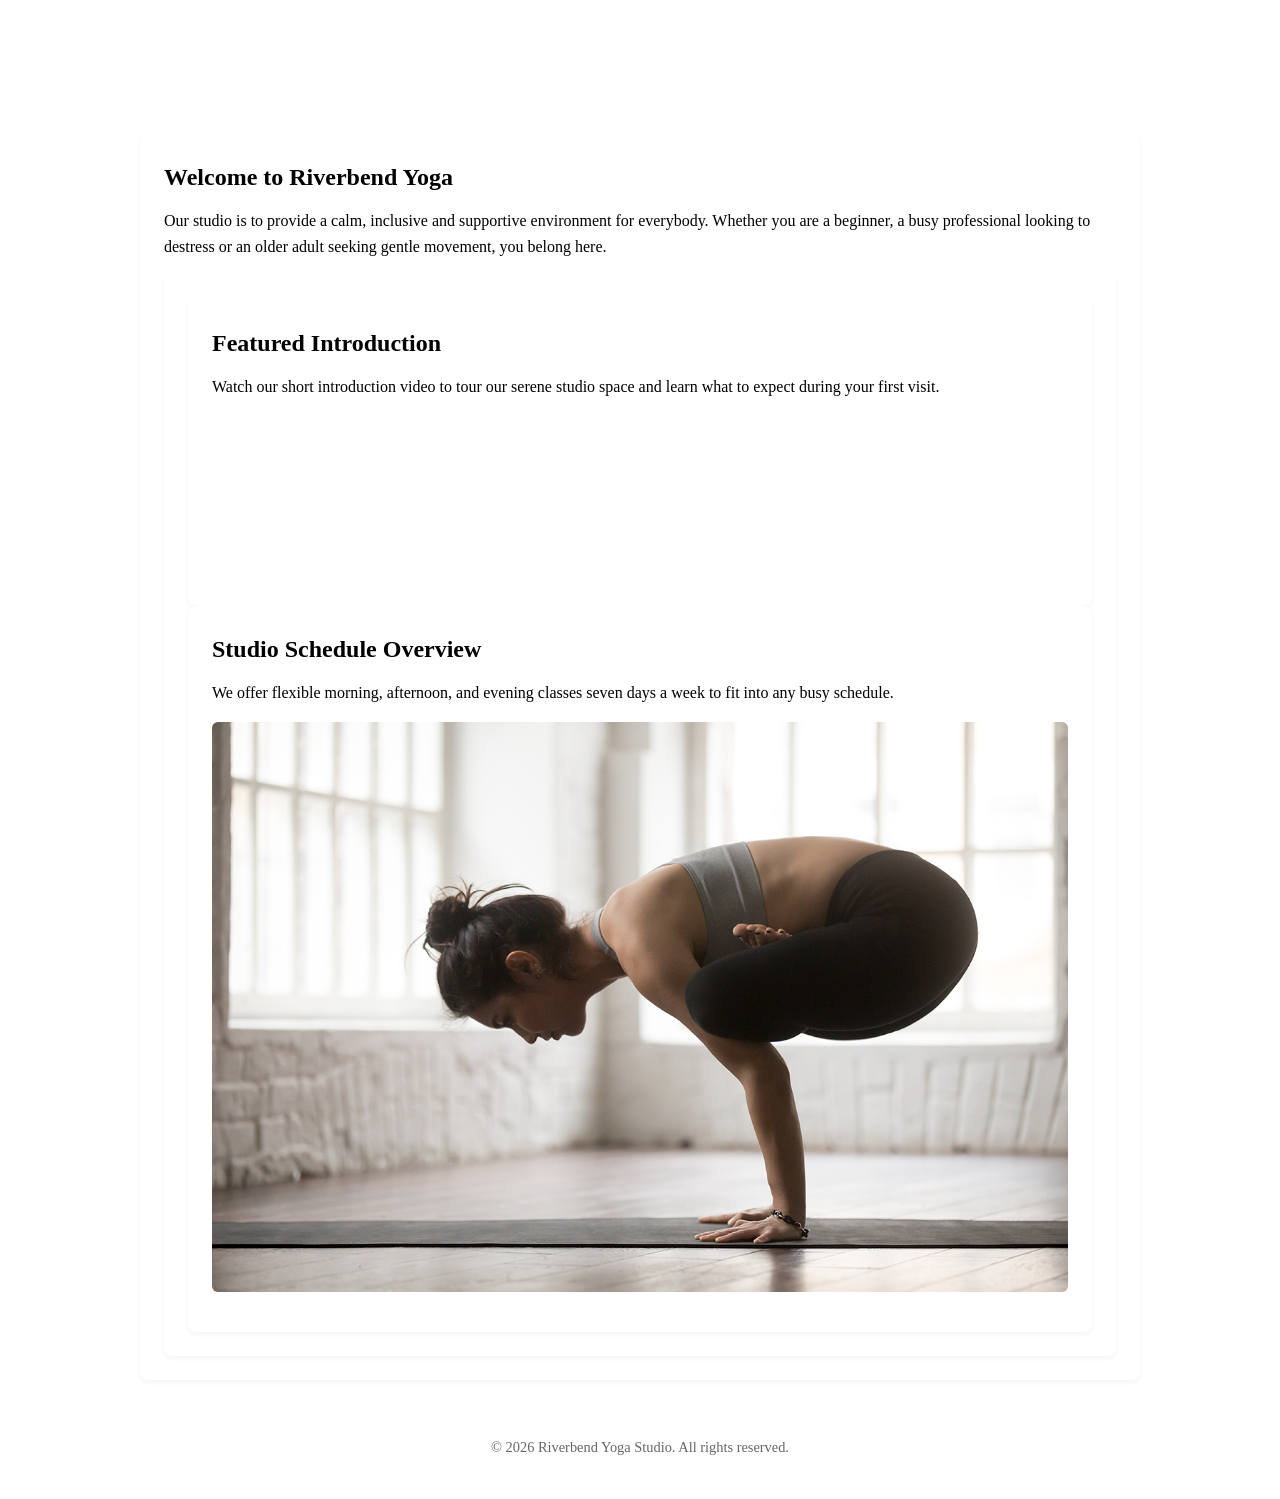
==== index.html @ 9cab436e "Fix typos in index.html for events and video source" ====
<!DOCTYPE html>
<html lang="en">
<head>
  <meta charset="UTF-8">
  <meta name="viewport" content="width=device-width, initial-scale=1.0">
  <title>Home | Riverbend Yoga Studio</title>
  <link rel="stylesheet" href="styles.css">
</head>
<body>
  <header>
    <h1>Riverbend Yoga Studio</h1>
    <nav>
      <ul>
        <li><a href="index.html">Home</a></li>
        <li><a href="about.html">About</a></li>
        <li><a href="services.html">Services</a></li>
        <li><a href="event.html">Events &amp; Workshops</a></li>
      </ul>
    </nav>
  </header>
  <main>
    <section>
      <h2>Welcome to Riverbend Yoga</h2>
      <p>Our studio is to provide a calm, inclusive and supportive environment for everybody. Whether you are a beginner, a busy professional looking to destress or an older adult seeking gentle movement, you belong here.</p>
    <section> 

    <section>
      <h2>Featured Introduction</h2>
     <p>Watch our short introduction video to tour our serene studio space and learn what to expect during your first visit.</p>
          <video controlswidth="100%">
        <source src="yoga-intro.mp4.mp4" type="video/mp4">
          </video>
    </section>

   <section>
<h2>Studio Schedule Overview</h2>
<p>We offer flexible morning, afternoon, and evening classes seven days a week to fit into any busy schedule.</p>
<picture>
<source media="(min-width: 768px)" srcset="yoga-feature-large_c.png">
<img src="yoga-feature-small_c.png" alt="A bright, sunlit yoga studio room set up with mats and blocks ready for a morning class.">
</picture>
</section>
      
</main>
<footer>
<p>&copy; 2026 Riverbend Yoga Studio. All rights reserved.</p>
</footer>
</body>
</html>
---- styles.css ----
CSS
/* ==========================================================================
   Global Reset & Color/Font Variables
   ========================================================================== */
:root {
  /* Color Palette (2-4 colors) */
  --bg-cream: #FFF8F0;
  --primary-brown: #6B3E26;
  --accent-peach: #D88C5A;
  --text-charcoal: #2F2A26;

  /* Typography (Max 2 font families) */
  --font-heading: 'Georgia', serif;
  --font-body: 'Segoe UI', Tahoma, Geneva, Verdana, sans-serif;
}

* {
  box-sizing: border-box;
  margin: 0;
  padding: 0;
}

body {
  background-color: var(--bg-cream);
  color: var(--text-charcoal);
  font-family: var(--font-body);
  font-size: 1rem;
  line-height: 1.6;
  padding: 1rem;
}

/* ==========================================================================
   Header & Navigation (Flexbox Layout)
   ========================================================================== */
header {
  background-color: var(--primary-brown);
  color: #ffffff;
  padding: 1.5rem 1rem;
  border-radius: 8px;
  margin-bottom: 1.5rem;
  display: flex;
  flex-direction: column;
  align-items: center;
  gap: 1rem;
}

header h1 {
  font-family: var(--font-heading);
  font-size: 1.8rem;
  text-align: center;
}

nav ul {
  list-style: none;
  display: flex;
  flex-wrap: wrap;
  justify-content: center;
  gap: 1rem;
}

nav a {
  color: #ffffff;
  text-decoration: none;
  font-weight: 600;
  padding: 0.4rem 0.8rem;
  border-radius: 4px;
  transition: background-color 0.2s ease;
}

nav a:hover,
nav a:focus {
  background-color: var(--accent-peach);
  outline: none;
}

/* ==========================================================================
   Main Content Layout
   ========================================================================== */
main {
  display: flex;
  flex-direction: column;
  gap: 1.5rem;
  max-width: 1000px;
  margin: 0 auto;
}

section {
  background-color: #ffffff;
  padding: 1.5rem;
  border-radius: 8px;
  border-left: 5px solid var(--accent-peach);
  box-shadow: 0 2px 5px rgba(0, 0, 0, 0.05);
}

h2, h3 {
  font-family: var(--font-heading);
  color: var(--primary-brown);
  margin-bottom: 0.75rem;
}

h2 {
  font-size: 1.5rem;
}

h3 {
  font-size: 1.25rem;
}

p {
  margin-bottom: 1rem;
}

p:last-child {
  margin-bottom: 0;
}

/* ==========================================================================
   Media Elements (Images, Video, Audio)
   ========================================================================== */
img, video, picture {
  max-width: 100%;
  height: auto;
  border-radius: 6px;
  display: block;
  margin: 1rem 0;
}

figure {
  margin: 1rem 0;
}

figcaption {
  font-style: italic;
  font-size: 0.9rem;
  color: #555555;
  margin-top: 0.4rem;
}

audio {
  width: 100%;
  margin-top: 0.75rem;
}

/* ==========================================================================
   Forms & Fieldsets
   ========================================================================== */
fieldset {
  border: 2px solid var(--accent-peach);
  border-radius: 8px;
  padding: 1.25rem;
  background-color: var(--bg-cream);
}

legend {
  font-family: var(--font-heading);
  font-weight: bold;
  color: var(--primary-brown);
  padding: 0 0.5rem;
  font-size: 1.1rem;
}

form p {
  display: flex;
  flex-direction: column;
  gap: 0.3rem;
  margin-bottom: 1rem;
}

label {
  font-weight: 600;
  color: var(--text-charcoal);
}

input, select, textarea {
  padding: 0.6rem;
  border: 1px solid #ccc;
  border-radius: 4px;
  font-family: var(--font-body);
  font-size: 0.95rem;
  width: 100%;
}

input:focus, select:focus, textarea:focus {
  outline: 2px solid var(--accent-peach);
  border-color: transparent;
}

button[type="submit"] {
  background-color: var(--primary-brown);
  color: #ffffff;
  font-size: 1rem;
  font-weight: bold;
  padding: 0.75rem 1.5rem;
  border: none;
  border-radius: 4px;
  cursor: pointer;
  transition: background-color 0.2s ease;
  width: 100%;
}

button[type="submit"]:hover {
  background-color: var(--accent-peach);
}

/* ==========================================================================
   Footer
   ========================================================================== */
footer {
  text-align: center;
  padding: 1.5rem;
  margin-top: 2rem;
  color: #666666;
  font-size: 0.9rem;
}

/* ==========================================================================
   Responsive Media Query (Desktop View - min-width: 768px)
   ========================================================================== */
@media (min-width: 768px) {
  header {
    flex-direction: row;
    justify-content: space-between;
    padding: 1.5rem 2rem;
  }

  header h1 {
    text-align: left;
  }

  nav ul {
    gap: 1.5rem;
  }

  button[type="submit"] {
    width: auto;
  }
}
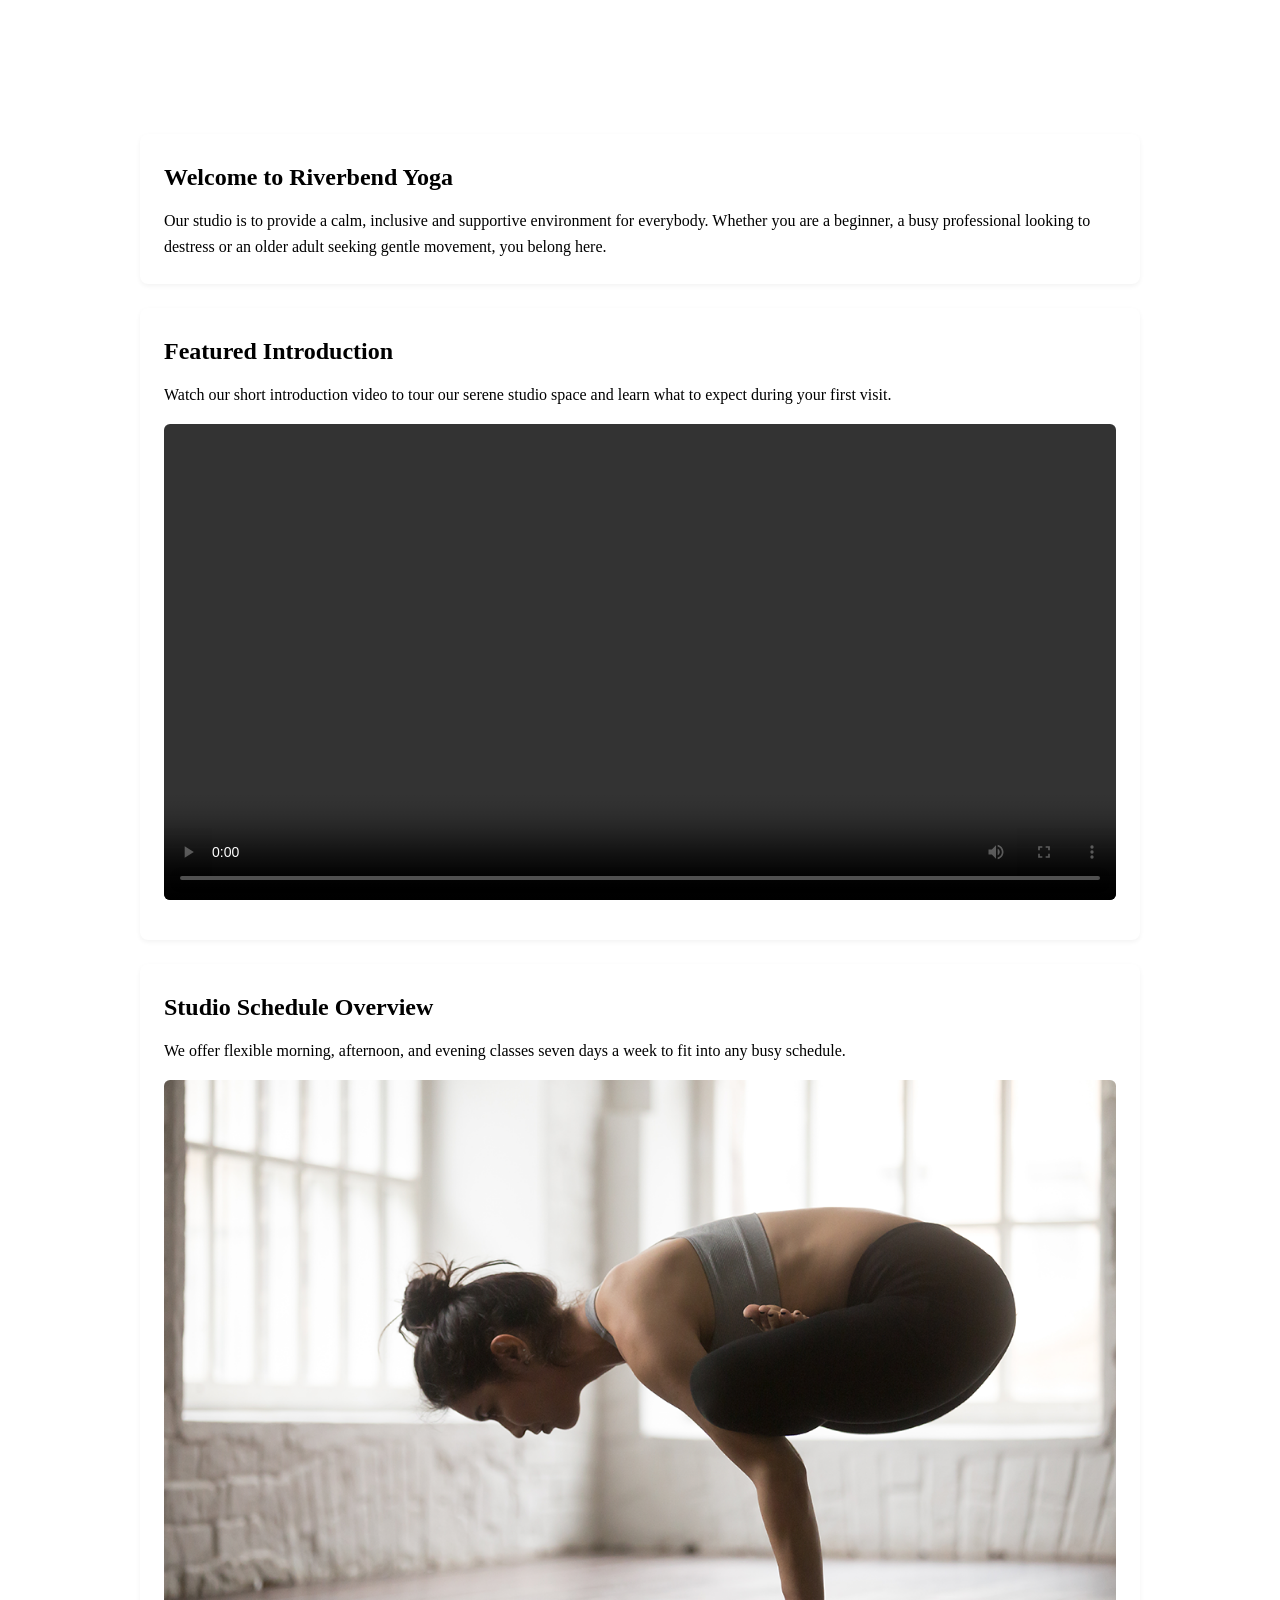
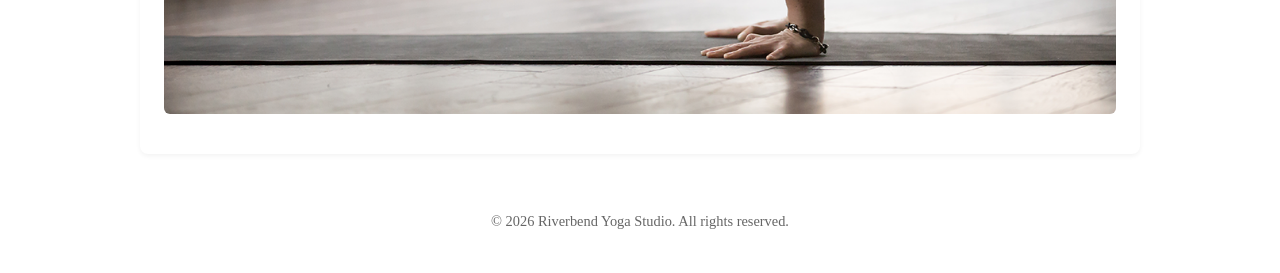
==== commit 1cae293b: "Update index.html" ====
--- a/index.html
+++ b/index.html
@@ -22,12 +22,12 @@
     <section>
       <h2>Welcome to Riverbend Yoga</h2>
       <p>Our studio is to provide a calm, inclusive and supportive environment for everybody. Whether you are a beginner, a busy professional looking to destress or an older adult seeking gentle movement, you belong here.</p>
-    <section> 
+    </section> 
 
     <section>
       <h2>Featured Introduction</h2>
      <p>Watch our short introduction video to tour our serene studio space and learn what to expect during your first visit.</p>
-          <video controlswidth="100%">
+          <video controls width="100%">.
         <source src="yoga-intro.mp4.mp4" type="video/mp4">
           </video>
     </section>
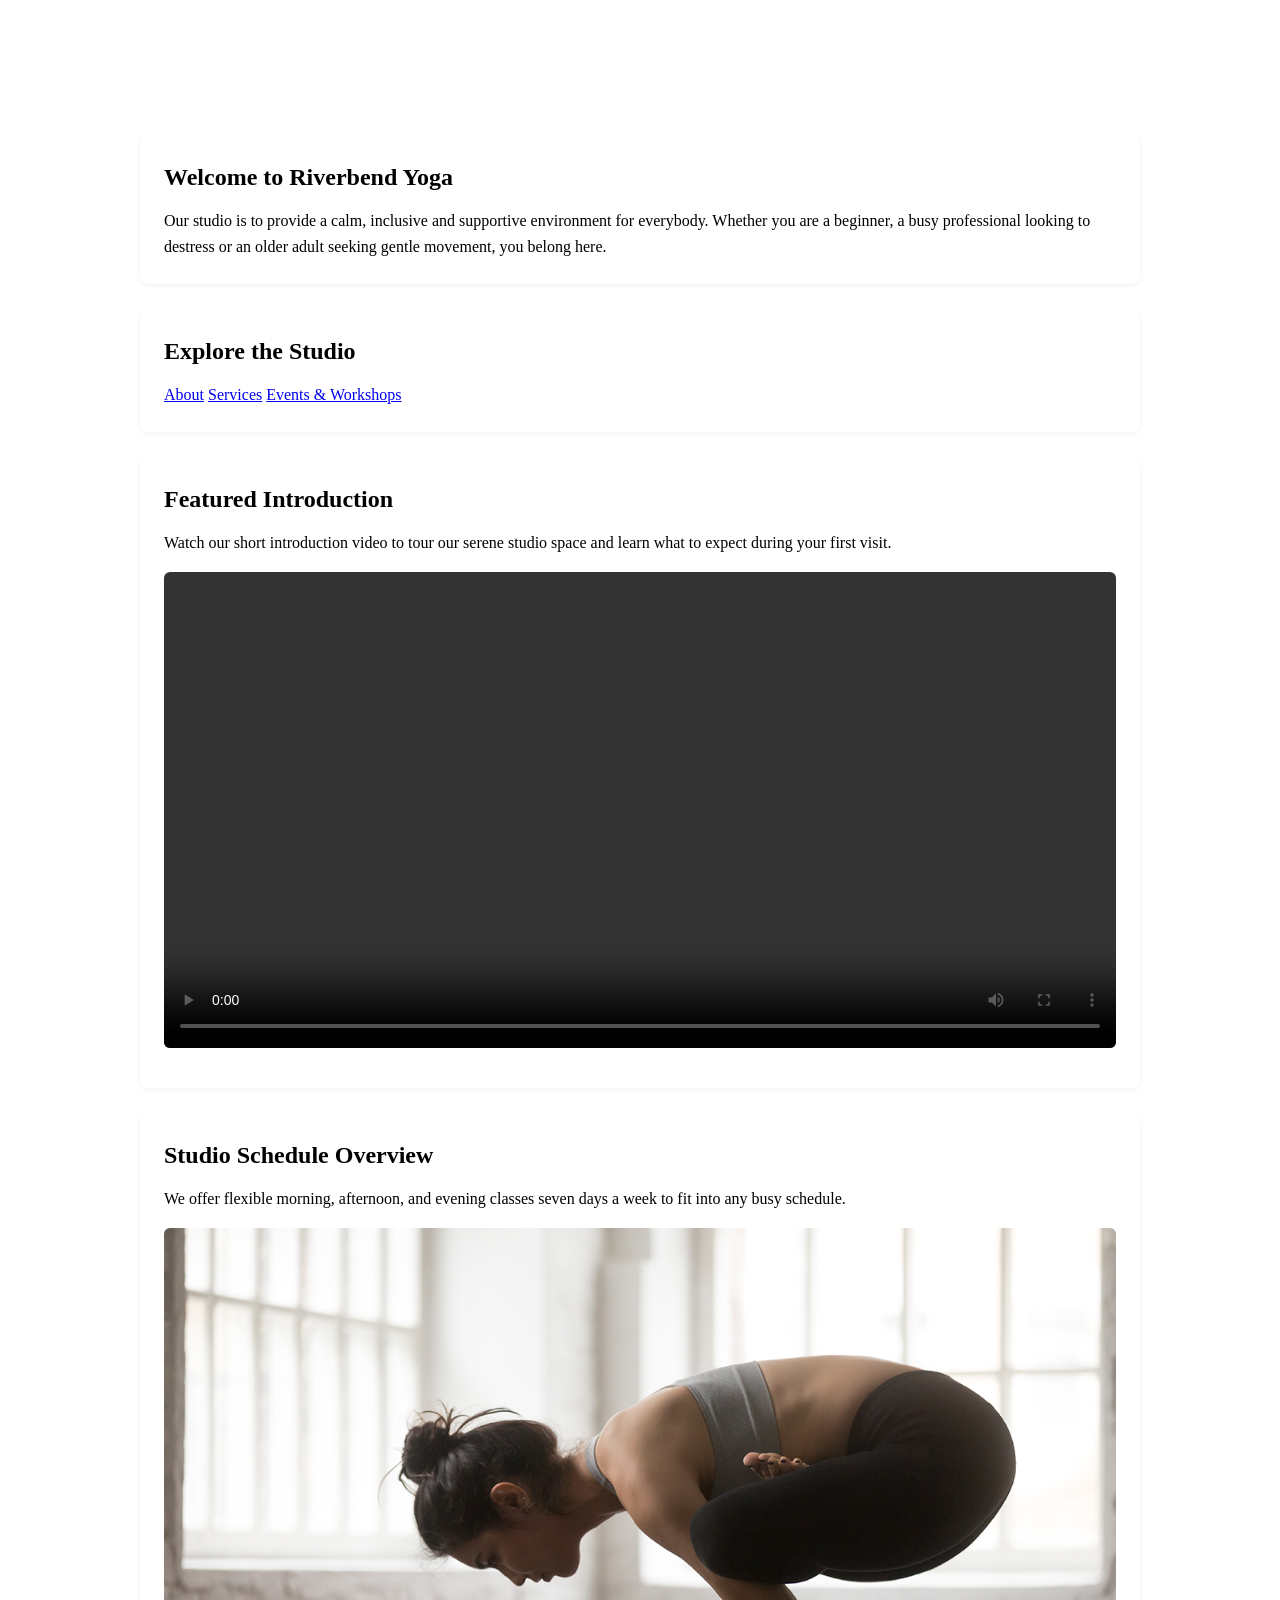
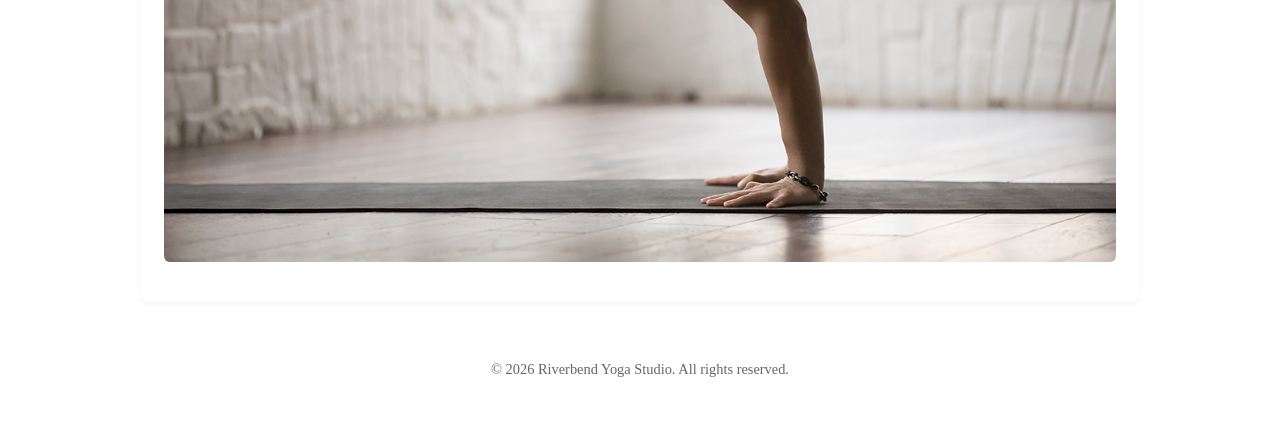
==== commit 4682d846: "Add quick links section to index.html" ====
--- a/index.html
+++ b/index.html
@@ -25,9 +25,18 @@
     </section> 
 
     <section>
+  <h2>Explore the Studio</h2>
+  <div class="quick-links">
+    <a href="about.html">About</a>
+    <a href="services.html">Services</a>
+    <a href="event.html">Events & Workshops</a>
+  </div>
+</section>
+
+    <section>
       <h2>Featured Introduction</h2>
      <p>Watch our short introduction video to tour our serene studio space and learn what to expect during your first visit.</p>
-          <video controls width="100%">.
+          <video controls width="100%">
         <source src="yoga-intro.mp4.mp4" type="video/mp4">
           </video>
     </section>
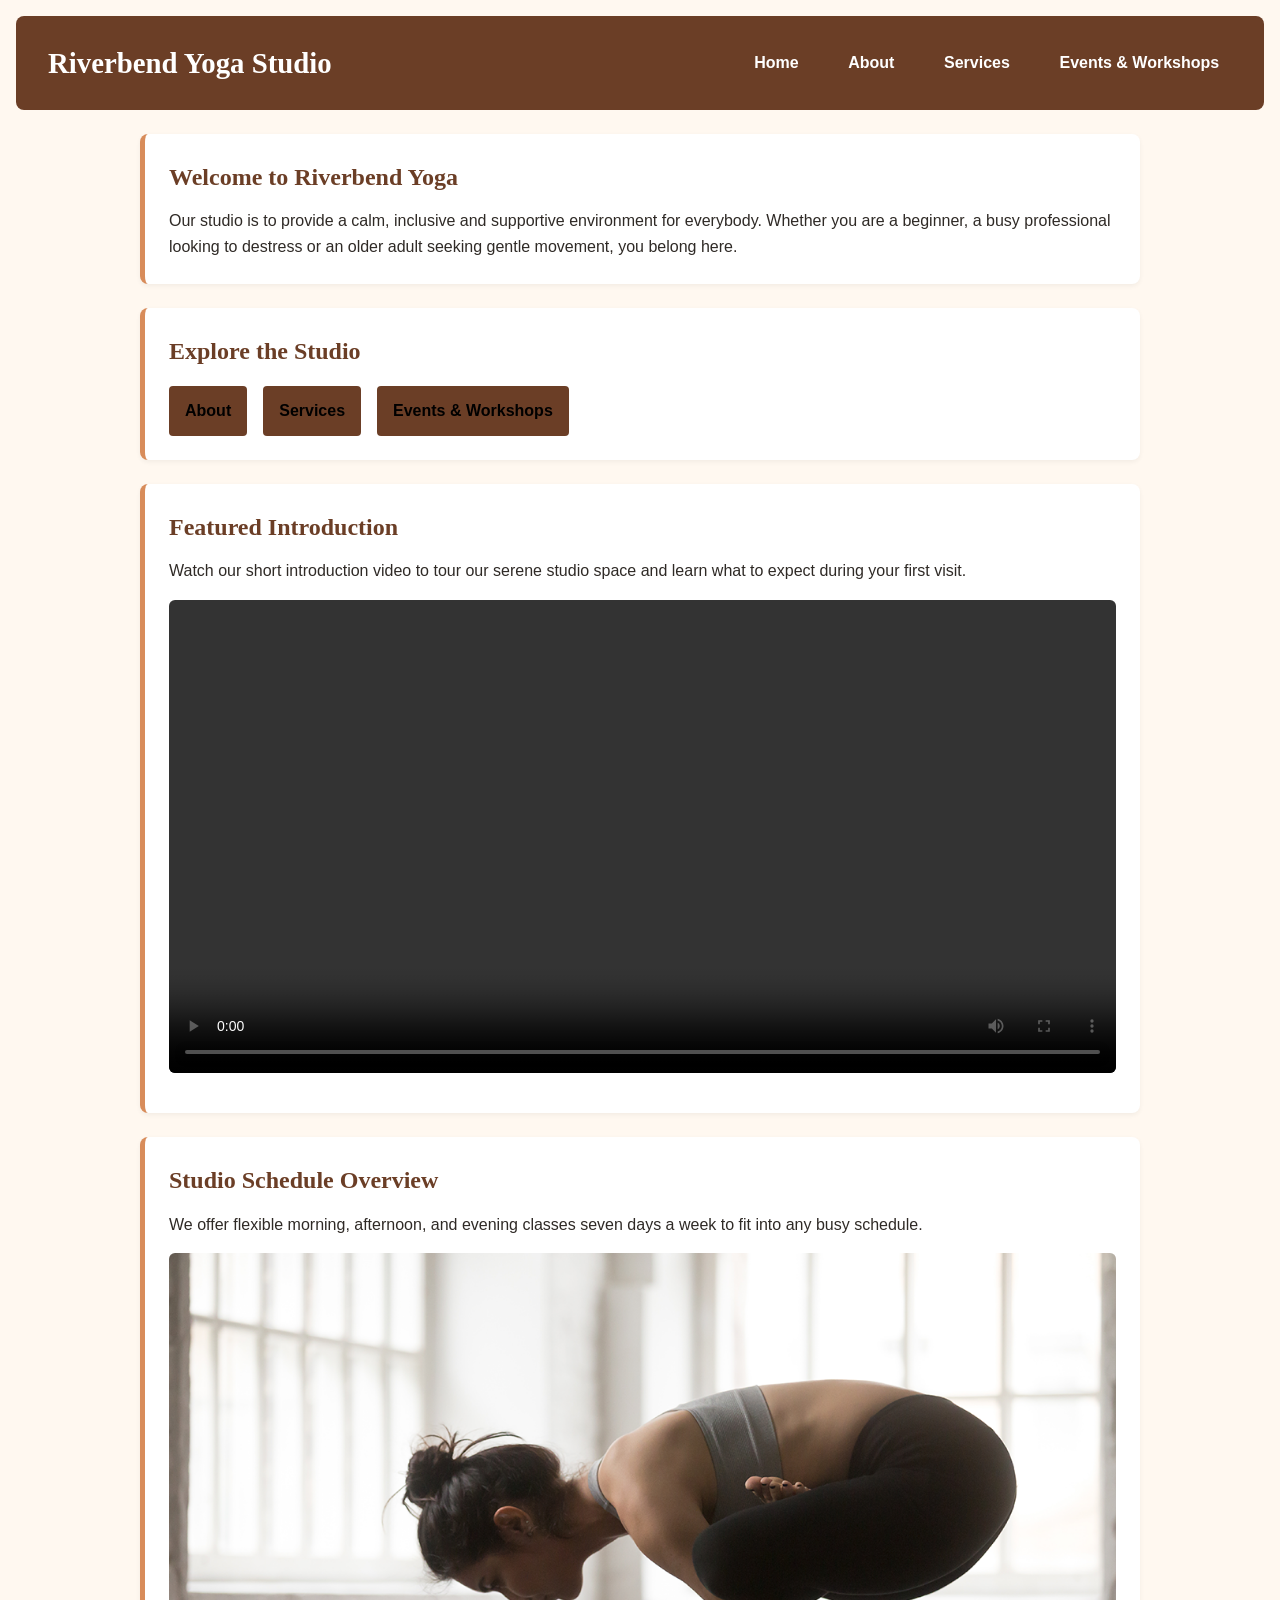
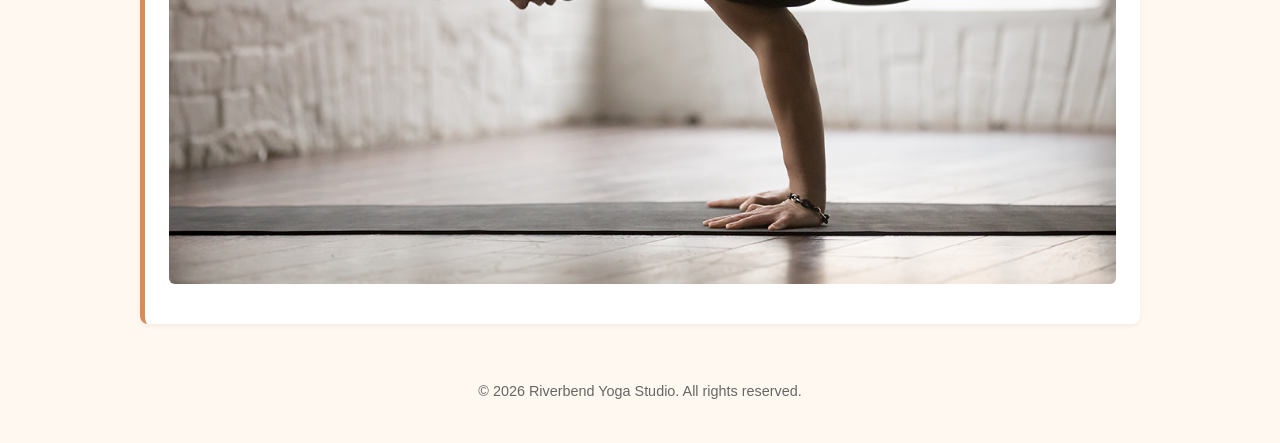
==== commit 84073872: "Fix video source filename in index.html" ====
--- a/index.html
+++ b/index.html
@@ -37,7 +37,7 @@
       <h2>Featured Introduction</h2>
      <p>Watch our short introduction video to tour our serene studio space and learn what to expect during your first visit.</p>
           <video controls width="100%">
-        <source src="yoga-intro.mp4.mp4" type="video/mp4">
+        <source src="yoga-intro.mp4" type="video/mp4">
           </video>
     </section>
 
--- a/styles.css
+++ b/styles.css
@@ -1,4 +1,3 @@
-CSS
 /* ==========================================================================
    Global Reset & Color/Font Variables
    ========================================================================== */
@@ -73,6 +72,29 @@
   outline: none;
 }
 
+.quick-links {
+  display: flex;
+  flex-wrap: wrap;
+  gap: 1rem;
+  margin-top: 1rem;
+}
+
+.quick-links a {
+  background-color: var(--primary-brown);
+  color: #000000;
+  text-decoration: none;
+  padding: 0.75rem 1rem;
+  border-radius: 4px;
+  font-weight: 600;
+  transition: background-color 0.2s ease;
+}
+
+.quick-links a:hover,
+.quick-links a:focus {
+  background-color: var(--accent-peach);
+  outline: none;
+}
+
 /* ==========================================================================
    Main Content Layout
    ========================================================================== */
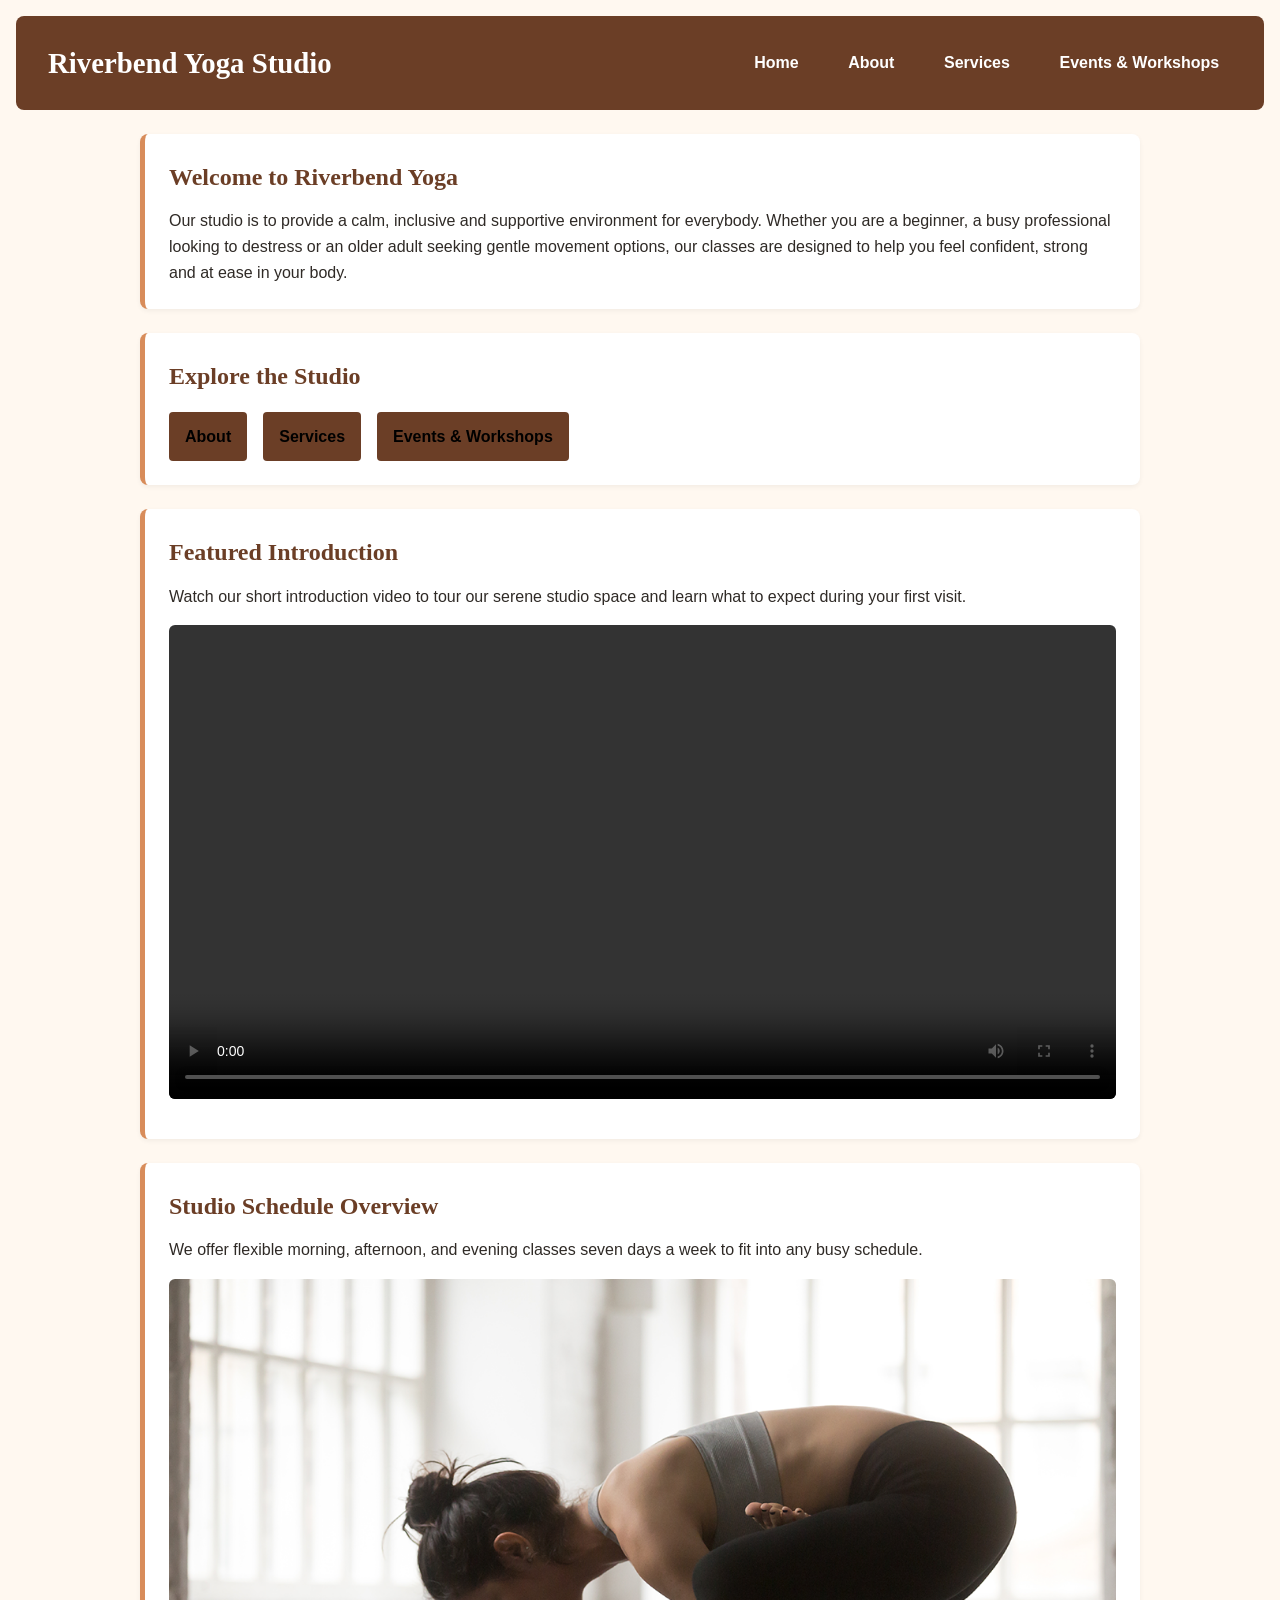
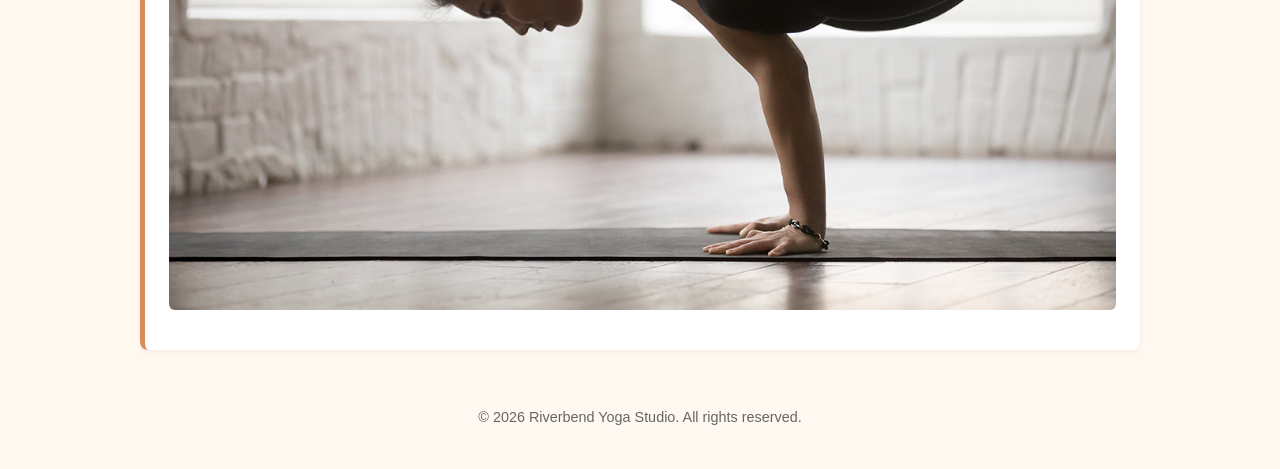
==== commit 95f0c208: "Add a clickable link from the studio image to the Request a Spot section on the Events page." ====
--- a/index.html
+++ b/index.html
@@ -21,7 +21,7 @@
   <main>
     <section>
       <h2>Welcome to Riverbend Yoga</h2>
-      <p>Our studio is to provide a calm, inclusive and supportive environment for everybody. Whether you are a beginner, a busy professional looking to destress or an older adult seeking gentle movement, you belong here.</p>
+      <p>Our studio is to provide a calm, inclusive and supportive environment for everybody. Whether you are a beginner, a busy professional looking to destress or an older adult seeking gentle movement options, our classes are designed to help you feel confident, strong and at ease in your body.</p>
     </section> 
 
     <section>
@@ -35,19 +35,21 @@
 
     <section>
       <h2>Featured Introduction</h2>
-     <p>Watch our short introduction video to tour our serene studio space and learn what to expect during your first visit.</p>
+      <p>Watch our short introduction video to tour our serene studio space and learn what to expect during your first visit.</p>
           <video controls width="100%">
         <source src="yoga-intro.mp4" type="video/mp4">
           </video>
     </section>
 
    <section>
-<h2>Studio Schedule Overview</h2>
-<p>We offer flexible morning, afternoon, and evening classes seven days a week to fit into any busy schedule.</p>
-<picture>
-<source media="(min-width: 768px)" srcset="yoga-feature-large_c.png">
-<img src="yoga-feature-small_c.png" alt="A bright, sunlit yoga studio room set up with mats and blocks ready for a morning class.">
-</picture>
+ <h2>Studio Schedule Overview</h2>
+ <p>We offer flexible morning, afternoon, and evening classes seven days a week to fit into any busy schedule.</p>
+ <a href="event.html#request-spot">
+   <picture>
+     <source media="(min-width: 768px)" srcset="yoga-feature-large_c.png">
+     <img src="yoga-feature-small_c.png" alt="A bright, sunlit yoga studio room set up with mats and blocks ready for a morning class.">
+   </picture>
+ </a>
 </section>
       
 </main>
@@ -56,4 +58,3 @@
 </footer>
 </body>
 </html>
-
--- a/styles.css
+++ b/styles.css
@@ -11,6 +11,10 @@
   /* Typography (Max 2 font families) */
   --font-heading: 'Georgia', serif;
   --font-body: 'Segoe UI', Tahoma, Geneva, Verdana, sans-serif;
+}
+
+html {
+  scroll-behavior: smooth;
 }
 
 * {
@@ -112,6 +116,7 @@
   border-radius: 8px;
   border-left: 5px solid var(--accent-peach);
   box-shadow: 0 2px 5px rgba(0, 0, 0, 0.05);
+  scroll-margin-top: 120px;
 }
 
 h2, h3 {
@@ -149,6 +154,7 @@
 
 figure {
   margin: 1rem 0;
+  overflow: hidden;
 }
 
 figcaption {
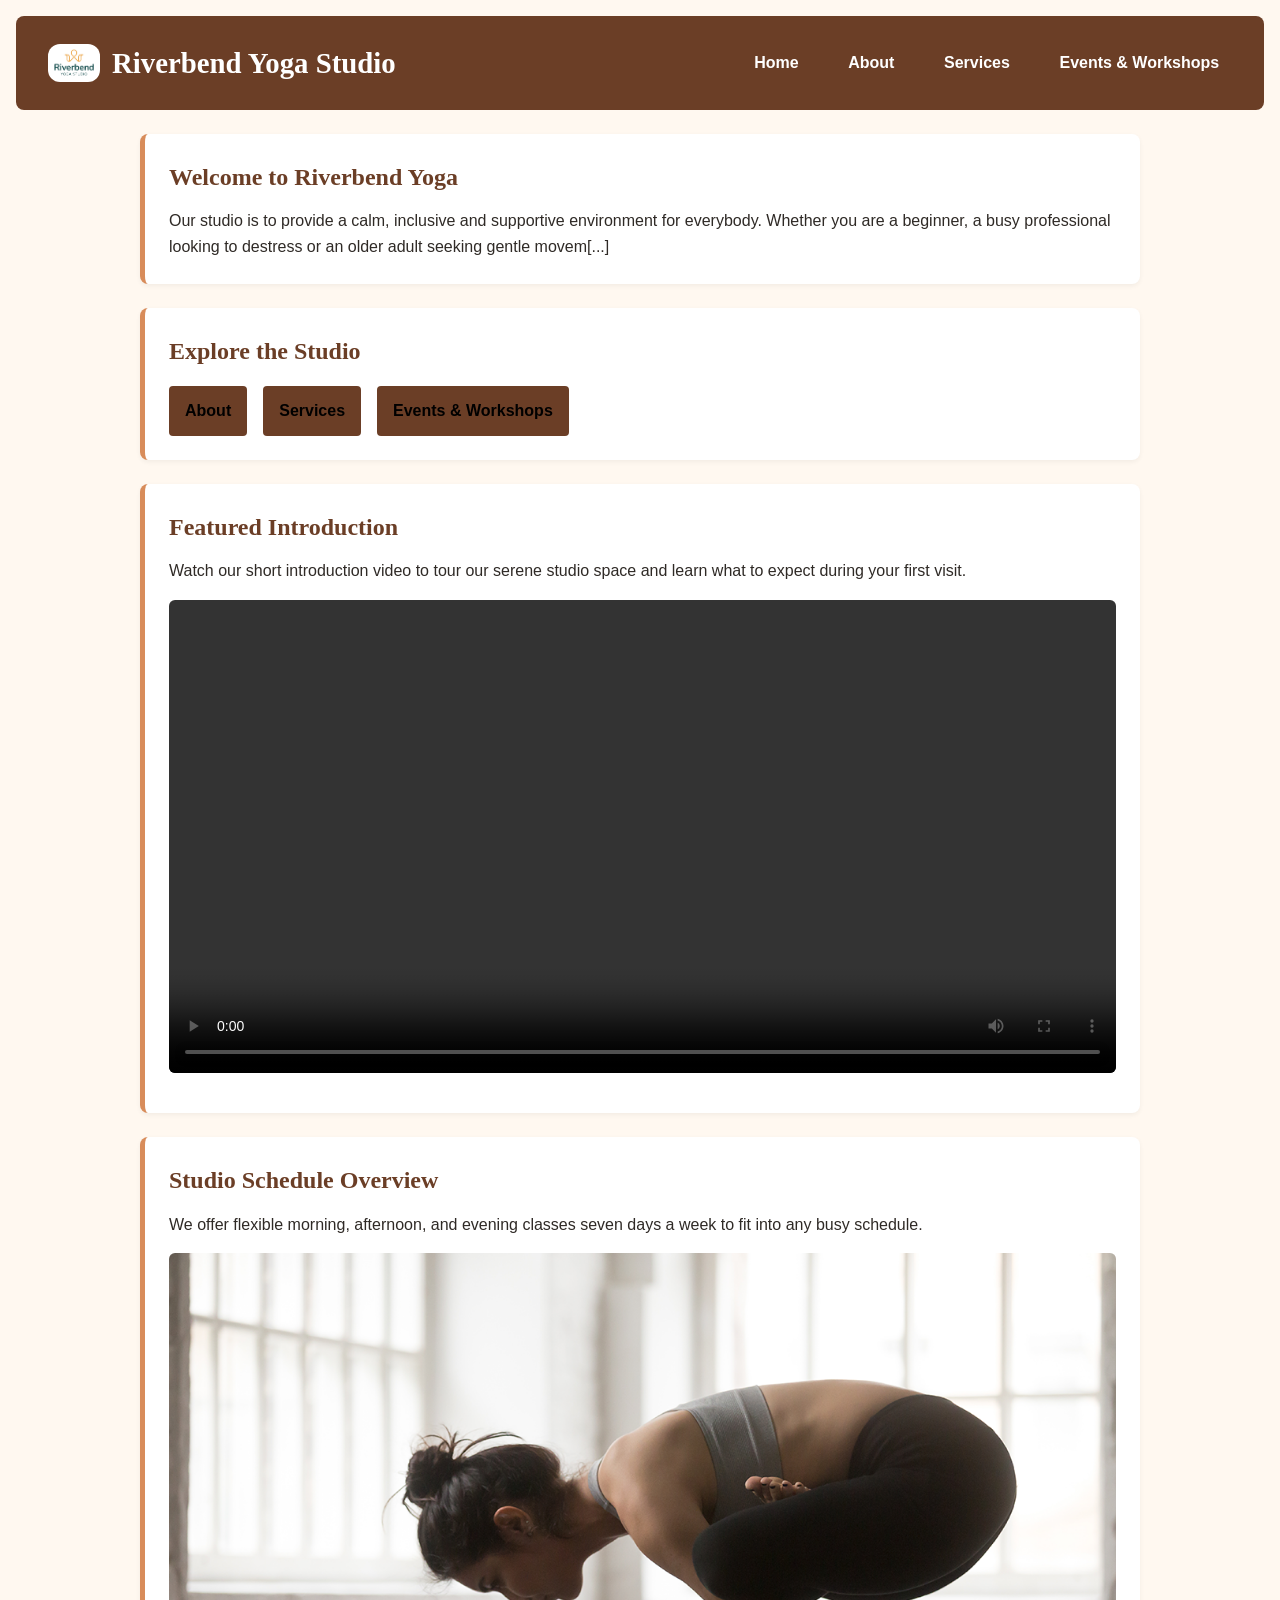
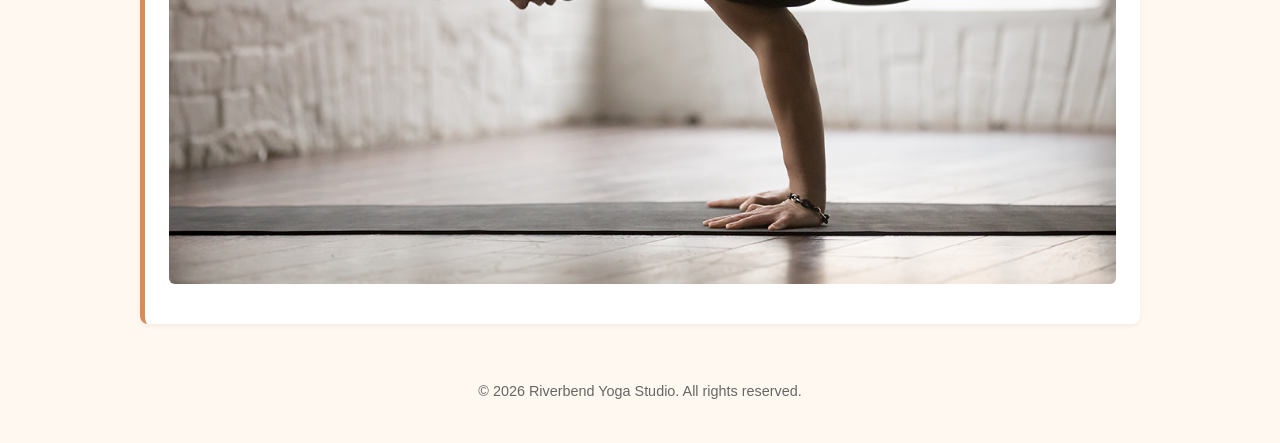
==== commit 9eff7cb3: "Add the studio logo to the header and style it consistently with the site branding." ====
--- a/index.html
+++ b/index.html
@@ -8,7 +8,10 @@
 </head>
 <body>
   <header>
-    <h1>Riverbend Yoga Studio</h1>
+    <div class="brand">
+      <img src="yoga-logo_c.png" alt="Riverbend Yoga Studio logo" class="site-logo">
+      <h1>Riverbend Yoga Studio</h1>
+    </div>
     <nav>
       <ul>
         <li><a href="index.html">Home</a></li>
@@ -21,7 +24,7 @@
   <main>
     <section>
       <h2>Welcome to Riverbend Yoga</h2>
-      <p>Our studio is to provide a calm, inclusive and supportive environment for everybody. Whether you are a beginner, a busy professional looking to destress or an older adult seeking gentle movement options, our classes are designed to help you feel confident, strong and at ease in your body.</p>
+      <p>Our studio is to provide a calm, inclusive and supportive environment for everybody. Whether you are a beginner, a busy professional looking to destress or an older adult seeking gentle movem[...]
     </section> 
 
     <section>
--- a/styles.css
+++ b/styles.css
@@ -1,265 +1,285 @@
 /* ==========================================================================
-   Global Reset & Color/Font Variables
-   ========================================================================== */
+    Global Reset & Color/Font Variables
+    ========================================================================== */
 :root {
-  /* Color Palette (2-4 colors) */
-  --bg-cream: #FFF8F0;
-  --primary-brown: #6B3E26;
-  --accent-peach: #D88C5A;
-  --text-charcoal: #2F2A26;
-
-  /* Typography (Max 2 font families) */
-  --font-heading: 'Georgia', serif;
-  --font-body: 'Segoe UI', Tahoma, Geneva, Verdana, sans-serif;
+   /* Color Palette (2-4 colors) */
+   --bg-cream: #FFF8F0;
+   --primary-brown: #6B3E26;
+   --accent-peach: #D88C5A;
+   --text-charcoal: #2F2A26;
+
+   /* Typography (Max 2 font families) */
+   --font-heading: 'Georgia', serif;
+   --font-body: 'Segoe UI', Tahoma, Geneva, Verdana, sans-serif;
 }
 
 html {
-  scroll-behavior: smooth;
+   scroll-behavior: smooth;
 }
 
 * {
-  box-sizing: border-box;
-  margin: 0;
-  padding: 0;
+   box-sizing: border-box;
+   margin: 0;
+   padding: 0;
 }
 
 body {
-  background-color: var(--bg-cream);
-  color: var(--text-charcoal);
-  font-family: var(--font-body);
-  font-size: 1rem;
-  line-height: 1.6;
-  padding: 1rem;
-}
-
-/* ==========================================================================
-   Header & Navigation (Flexbox Layout)
-   ========================================================================== */
+   background-color: var(--bg-cream);
+   color: var(--text-charcoal);
+   font-family: var(--font-body);
+   font-size: 1rem;
+   line-height: 1.6;
+   padding: 1rem;
+}
+
+/* ==========================================================================
+    Header & Navigation (Flexbox Layout)
+    ========================================================================== */
 header {
-  background-color: var(--primary-brown);
-  color: #ffffff;
-  padding: 1.5rem 1rem;
-  border-radius: 8px;
-  margin-bottom: 1.5rem;
-  display: flex;
-  flex-direction: column;
-  align-items: center;
-  gap: 1rem;
+   background-color: var(--primary-brown);
+   color: #ffffff;
+   padding: 1.5rem 1rem;
+   border-radius: 8px;
+   margin-bottom: 1.5rem;
+   display: flex;
+   flex-direction: column;
+   align-items: center;
+   gap: 1rem;
+}
+
+.brand {
+   display: flex;
+   align-items: center;
+   justify-content: center;
+   gap: 0.75rem;
+   text-align: center;
+}
+
+.site-logo {
+   width: 52px;
+   height: auto;
+   border-radius: 12px;
+   margin: 0;
 }
 
 header h1 {
-  font-family: var(--font-heading);
-  font-size: 1.8rem;
-  text-align: center;
+   font-family: var(--font-heading);
+   font-size: 1.8rem;
+   text-align: center;
 }
 
 nav ul {
-  list-style: none;
-  display: flex;
-  flex-wrap: wrap;
-  justify-content: center;
-  gap: 1rem;
+   list-style: none;
+   display: flex;
+   flex-wrap: wrap;
+   justify-content: center;
+   gap: 1rem;
 }
 
 nav a {
-  color: #ffffff;
-  text-decoration: none;
-  font-weight: 600;
-  padding: 0.4rem 0.8rem;
-  border-radius: 4px;
-  transition: background-color 0.2s ease;
+   color: #ffffff;
+   text-decoration: none;
+   font-weight: 600;
+   padding: 0.4rem 0.8rem;
+   border-radius: 4px;
+   transition: background-color 0.2s ease;
 }
 
 nav a:hover,
 nav a:focus {
-  background-color: var(--accent-peach);
-  outline: none;
+   background-color: var(--accent-peach);
+   outline: none;
 }
 
 .quick-links {
-  display: flex;
-  flex-wrap: wrap;
-  gap: 1rem;
-  margin-top: 1rem;
+   display: flex;
+   flex-wrap: wrap;
+   gap: 1rem;
+   margin-top: 1rem;
 }
 
 .quick-links a {
-  background-color: var(--primary-brown);
-  color: #000000;
-  text-decoration: none;
-  padding: 0.75rem 1rem;
-  border-radius: 4px;
-  font-weight: 600;
-  transition: background-color 0.2s ease;
+   background-color: var(--primary-brown);
+   color: #000000;
+   text-decoration: none;
+   padding: 0.75rem 1rem;
+   border-radius: 4px;
+   font-weight: 600;
+   transition: background-color 0.2s ease;
 }
 
 .quick-links a:hover,
 .quick-links a:focus {
-  background-color: var(--accent-peach);
-  outline: none;
-}
-
-/* ==========================================================================
-   Main Content Layout
-   ========================================================================== */
+   background-color: var(--accent-peach);
+   outline: none;
+}
+
+/* ==========================================================================
+    Main Content Layout
+    ========================================================================== */
 main {
-  display: flex;
-  flex-direction: column;
-  gap: 1.5rem;
-  max-width: 1000px;
-  margin: 0 auto;
+   display: flex;
+   flex-direction: column;
+   gap: 1.5rem;
+   max-width: 1000px;
+   margin: 0 auto;
 }
 
 section {
-  background-color: #ffffff;
-  padding: 1.5rem;
-  border-radius: 8px;
-  border-left: 5px solid var(--accent-peach);
-  box-shadow: 0 2px 5px rgba(0, 0, 0, 0.05);
-  scroll-margin-top: 120px;
+   background-color: #ffffff;
+   padding: 1.5rem;
+   border-radius: 8px;
+   border-left: 5px solid var(--accent-peach);
+   box-shadow: 0 2px 5px rgba(0, 0, 0, 0.05);
+   scroll-margin-top: 120px;
 }
 
 h2, h3 {
-  font-family: var(--font-heading);
-  color: var(--primary-brown);
-  margin-bottom: 0.75rem;
+   font-family: var(--font-heading);
+   color: var(--primary-brown);
+   margin-bottom: 0.75rem;
 }
 
 h2 {
-  font-size: 1.5rem;
+   font-size: 1.5rem;
 }
 
 h3 {
-  font-size: 1.25rem;
+   font-size: 1.25rem;
 }
 
 p {
-  margin-bottom: 1rem;
+   margin-bottom: 1rem;
 }
 
 p:last-child {
-  margin-bottom: 0;
-}
-
-/* ==========================================================================
-   Media Elements (Images, Video, Audio)
-   ========================================================================== */
+   margin-bottom: 0;
+}
+
+/* ==========================================================================
+    Media Elements (Images, Video, Audio)
+    ========================================================================== */
 img, video, picture {
-  max-width: 100%;
-  height: auto;
-  border-radius: 6px;
-  display: block;
-  margin: 1rem 0;
+   max-width: 100%;
+   height: auto;
+   border-radius: 6px;
+   display: block;
+   margin: 1rem 0;
 }
 
 figure {
-  margin: 1rem 0;
-  overflow: hidden;
+   margin: 1rem 0;
+   overflow: hidden;
 }
 
 figcaption {
-  font-style: italic;
-  font-size: 0.9rem;
-  color: #555555;
-  margin-top: 0.4rem;
+   font-style: italic;
+   font-size: 0.9rem;
+   color: #555555;
+   margin-top: 0.4rem;
 }
 
 audio {
-  width: 100%;
-  margin-top: 0.75rem;
-}
-
-/* ==========================================================================
-   Forms & Fieldsets
-   ========================================================================== */
+   width: 100%;
+   margin-top: 0.75rem;
+}
+
+/* ==========================================================================
+    Forms & Fieldsets
+    ========================================================================== */
 fieldset {
-  border: 2px solid var(--accent-peach);
-  border-radius: 8px;
-  padding: 1.25rem;
-  background-color: var(--bg-cream);
+   border: 2px solid var(--accent-peach);
+   border-radius: 8px;
+   padding: 1.25rem;
+   background-color: var(--bg-cream);
 }
 
 legend {
-  font-family: var(--font-heading);
-  font-weight: bold;
-  color: var(--primary-brown);
-  padding: 0 0.5rem;
-  font-size: 1.1rem;
+   font-family: var(--font-heading);
+   font-weight: bold;
+   color: var(--primary-brown);
+   padding: 0 0.5rem;
+   font-size: 1.1rem;
 }
 
 form p {
-  display: flex;
-  flex-direction: column;
-  gap: 0.3rem;
-  margin-bottom: 1rem;
+   display: flex;
+   flex-direction: column;
+   gap: 0.3rem;
+   margin-bottom: 1rem;
 }
 
 label {
-  font-weight: 600;
-  color: var(--text-charcoal);
+   font-weight: 600;
+   color: var(--text-charcoal);
 }
 
 input, select, textarea {
-  padding: 0.6rem;
-  border: 1px solid #ccc;
-  border-radius: 4px;
-  font-family: var(--font-body);
-  font-size: 0.95rem;
-  width: 100%;
+   padding: 0.6rem;
+   border: 1px solid #ccc;
+   border-radius: 4px;
+   font-family: var(--font-body);
+   font-size: 0.95rem;
+   width: 100%;
 }
 
 input:focus, select:focus, textarea:focus {
-  outline: 2px solid var(--accent-peach);
-  border-color: transparent;
+   outline: 2px solid var(--accent-peach);
+   border-color: transparent;
 }
 
 button[type="submit"] {
-  background-color: var(--primary-brown);
-  color: #ffffff;
-  font-size: 1rem;
-  font-weight: bold;
-  padding: 0.75rem 1.5rem;
-  border: none;
-  border-radius: 4px;
-  cursor: pointer;
-  transition: background-color 0.2s ease;
-  width: 100%;
+   background-color: var(--primary-brown);
+   color: #ffffff;
+   font-size: 1rem;
+   font-weight: bold;
+   padding: 0.75rem 1.5rem;
+   border: none;
+   border-radius: 4px;
+   cursor: pointer;
+   transition: background-color 0.2s ease;
+   width: 100%;
 }
 
 button[type="submit"]:hover {
-  background-color: var(--accent-peach);
-}
-
-/* ==========================================================================
-   Footer
-   ========================================================================== */
+   background-color: var(--accent-peach);
+}
+
+/* ==========================================================================
+    Footer
+    ========================================================================== */
 footer {
-  text-align: center;
-  padding: 1.5rem;
-  margin-top: 2rem;
-  color: #666666;
-  font-size: 0.9rem;
-}
-
-/* ==========================================================================
-   Responsive Media Query (Desktop View - min-width: 768px)
-   ========================================================================== */
+   text-align: center;
+   padding: 1.5rem;
+   margin-top: 2rem;
+   color: #666666;
+   font-size: 0.9rem;
+}
+
+/* ==========================================================================
+    Responsive Media Query (Desktop View - min-width: 768px)
+    ========================================================================== */
 @media (min-width: 768px) {
-  header {
-    flex-direction: row;
-    justify-content: space-between;
-    padding: 1.5rem 2rem;
-  }
-
-  header h1 {
-    text-align: left;
-  }
-
-  nav ul {
-    gap: 1.5rem;
-  }
-
-  button[type="submit"] {
-    width: auto;
-  }
-}
+   header {
+     flex-direction: row;
+     justify-content: space-between;
+     padding: 1.5rem 2rem;
+   }
+
+   .brand {
+     justify-content: flex-start;
+     text-align: left;
+   }
+
+   header h1 {
+     text-align: left;
+   }
+
+   nav ul {
+     gap: 1.5rem;
+   }
+
+   button[type="submit"] {
+     width: auto;
+   }
+}
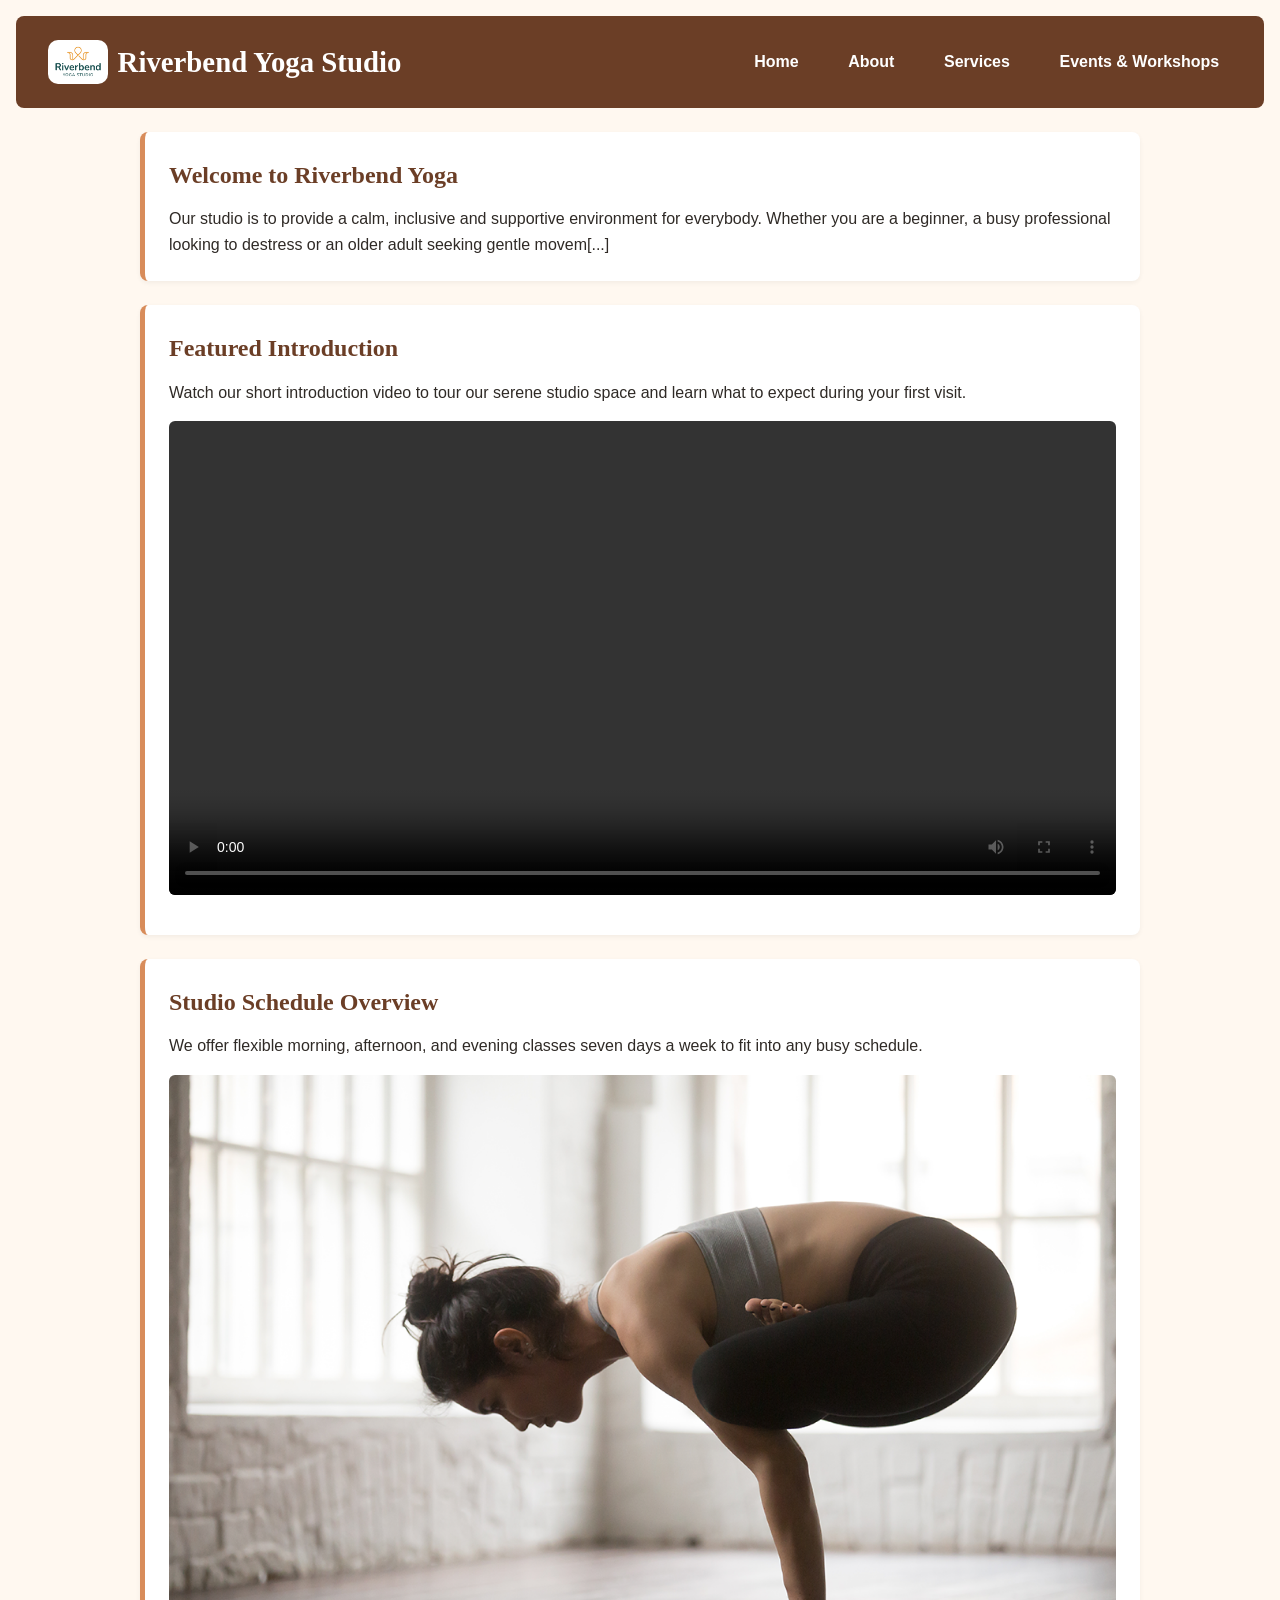
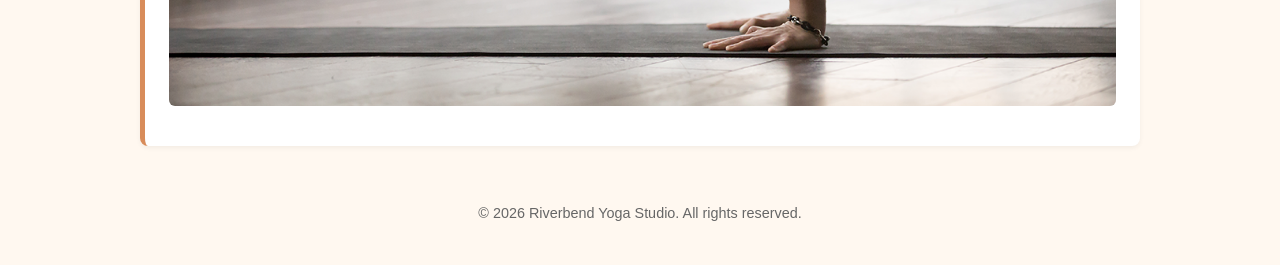
==== commit 1310a4ad: "Remove the Explore the Studio section from the home page" ====
--- a/index.html
+++ b/index.html
@@ -28,15 +28,6 @@
     </section> 
 
     <section>
-  <h2>Explore the Studio</h2>
-  <div class="quick-links">
-    <a href="about.html">About</a>
-    <a href="services.html">Services</a>
-    <a href="event.html">Events & Workshops</a>
-  </div>
-</section>
-
-    <section>
       <h2>Featured Introduction</h2>
       <p>Watch our short introduction video to tour our serene studio space and learn what to expect during your first visit.</p>
           <video controls width="100%">
--- a/styles.css
+++ b/styles.css
@@ -51,21 +51,23 @@
    display: flex;
    align-items: center;
    justify-content: center;
-   gap: 0.75rem;
+   gap: 0.6rem;
    text-align: center;
 }
 
 .site-logo {
-   width: 52px;
+   width: 60px;
    height: auto;
-   border-radius: 12px;
+   border-radius: 10px;
    margin: 0;
+   flex-shrink: 0;
 }
 
 header h1 {
    font-family: var(--font-heading);
    font-size: 1.8rem;
    text-align: center;
+   line-height: 1.2;
 }
 
 nav ul {
